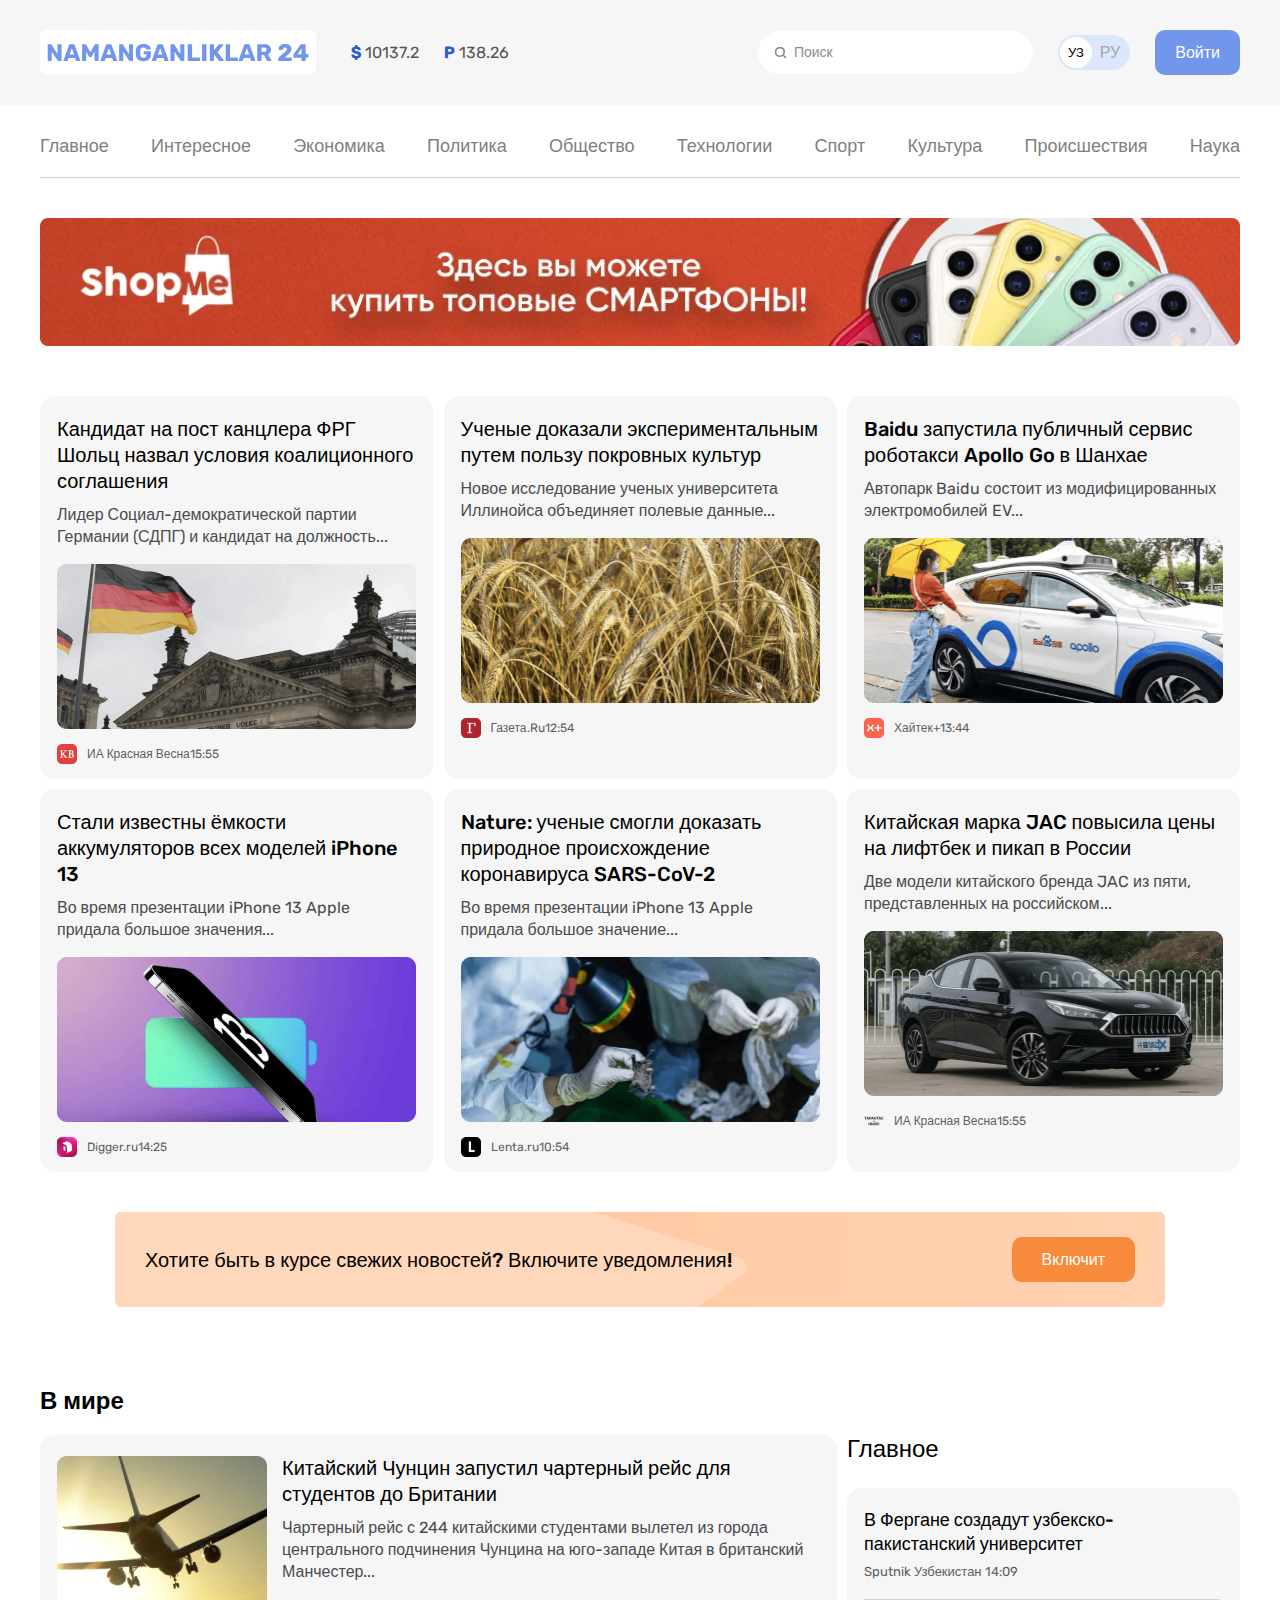
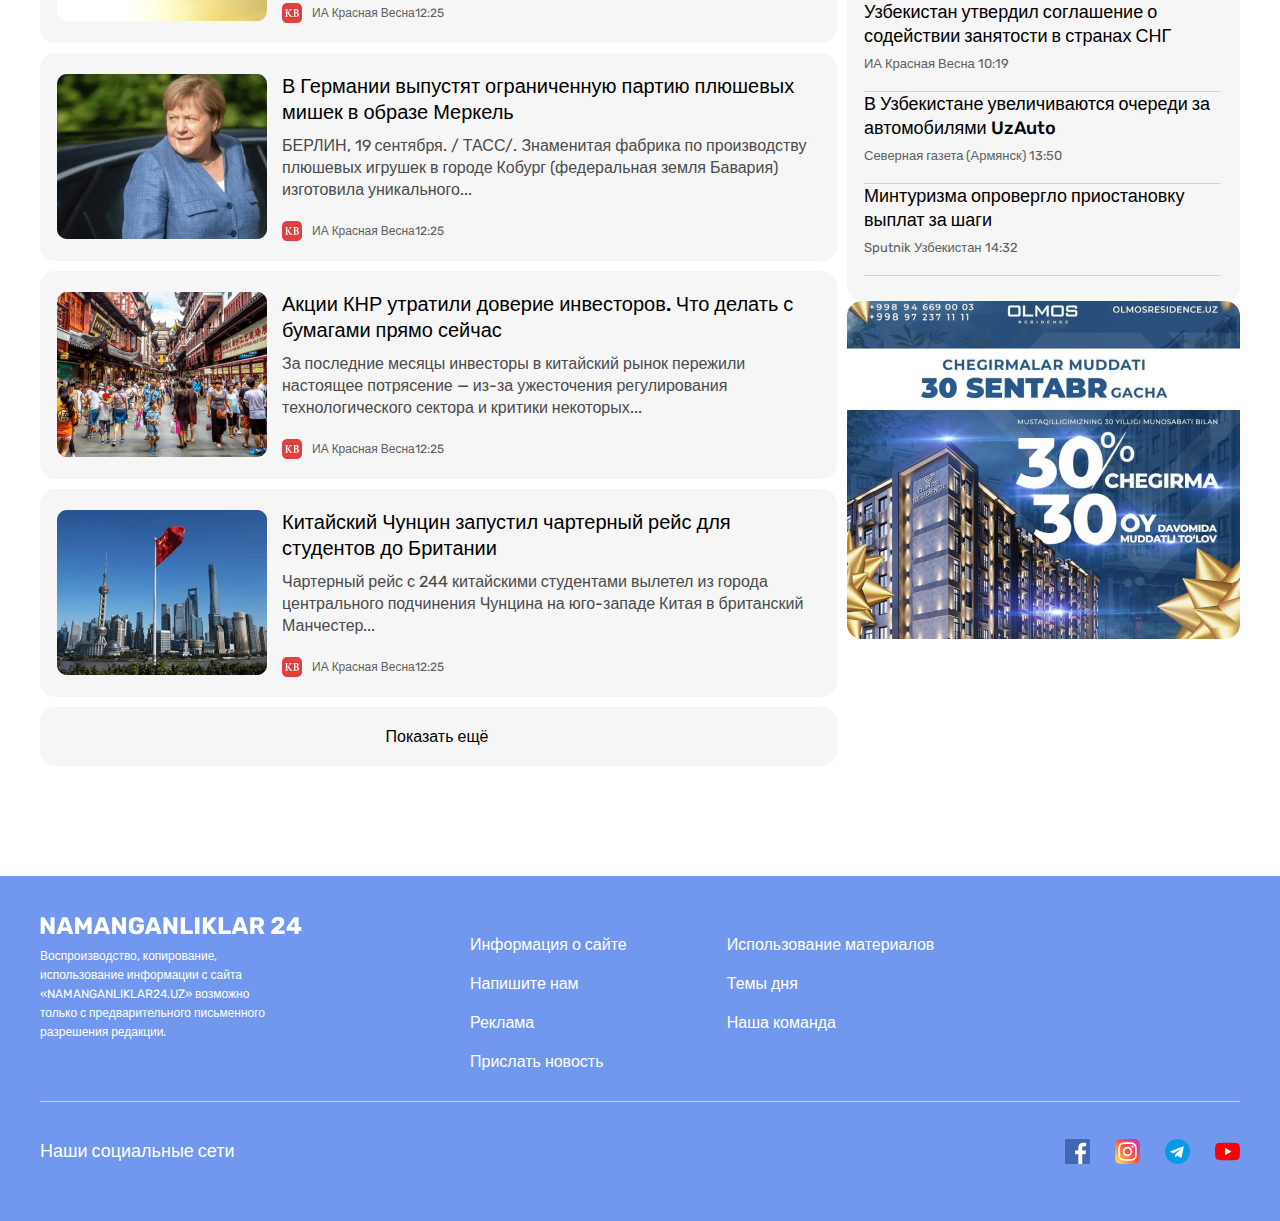
==== index.html @ 08c58f10 "Initial commit" ====
<!DOCTYPE html>
<html lang="ru">
<head>
  <meta charset="UTF-8">
  <meta name="viewport" content="width=device-width, initial-scale=1.0">
  <title>Namanganliklar</title>
  <link rel="stylesheet" href="./main.css">
</head>
<body>
  <header class="site_haeder">
    <div class="container">
      <div class="header-inner">
        <a class="header-logo" href="/"><img class="logo-img" src="./images/sitelogo.svg" alt="site logo" width="276" height="45"></a>
        <ul class="cost-list list-unstyle">
          <li class="cost-item"><span class="sign-currency">$</span> 10137.2</li>
          <li class="cost-item"><span class="sign-currency">P</span> 138.26</li>  
        </ul>
        <div class="search">
          <p class="search-text">Поиск</p>
        </div>
        <div class="lang">
          <span class="uz">УЗ</span>
          <span class="ru">РУ</span>
        </div>
        <a class="hyper-link" href="#">Войти</a>
      </div>
      <h1 class="visually-hidden">Nananganliklar - Namangan shaxrida bo'layotgan eng so'ngi yangiliklardan boxabar bo'ling</h1>
    </div>
  </header>
  <nav class="site-nav">
    <div class="container">
    <ul class="site-nav-list list-unstyle">
      <li class="site-nav-item"><a class="nav-item-link" href="/">Главное</a></li>
      <li class="site-nav-item"><a class="nav-item-link" href="/Interesting.html">Интересное</a></li>
      <li class="site-nav-item"><a class="nav-item-link" href="#">Экономика</a></li>
      <li class="site-nav-item"><a class="nav-item-link" href="#">Политика</a></li>
      <li class="site-nav-item"><a class="nav-item-link" href="#">Общество</a></li>
      <li class="site-nav-item"><a class="nav-item-link" href="#">Технологии</a></li>
      <li class="site-nav-item"><a class="nav-item-link" href="#">Спорт</a></li>
      <li class="site-nav-item"><a class="nav-item-link" href="#">Культура</a></li>
      <li class="site-nav-item"><a class="nav-item-link" href="#">Происшествия</a></li>
      <li class="site-nav-item"><a class="nav-item-link" href="#">Наука</a></li>
    </ul>
  </div>
  </nav>
  <aside class="site-ads">
    <div class="container">
      <a href="https://shopme.am">
        <img src="./images/shopme.png" alt=" shopme advertising img" width="1200" height="128" srcset="./images/shopme.png 1x, ./images/shopme@2x.png 2x">
      </a>
    </div>
  </aside>
  <main class="site-main">
    <section class="hero">
      <div class="container">
        <h2 class="visually-hidden"> Namanganliklar sayti</h2>
        <ul class="hero-list list-unstyle">
          <li class="hero-item">
            <h3 class="hero-item-title">Кандидат на пост канцлера ФРГ Шольц назвал условия коалиционного соглашения</h3>
            <p class="hero-item-desc">Лидер Социал-демократической партии Германии (СДПГ) и кандидат на должность...</p>
            <img class="hero-item-img" src="./images/flag.png" alt="davlat bayrogi" width="359" height="165" srcset="./images/flag.png 1x, ./images/flag@2x.png 2x">
            <p class="hero-item-img-desc">ИА Красная Весна <time class="img-get-time" datetime="2024-03-23"> 15:55</time></p>
          </li>
          <li class="hero-item">
            <h3 class="hero-item-title">Ученые доказали экспериментальным путем пользу покровных культур</h3>
            <p class="hero-item-desc">Новое исследование ученых университета Иллинойса объединяет полевые данные... </p>
            <img class="hero-item-img" src="./images/wheat.png" alt="bugdoyzor" width="359" height="165" srcset="./images/wheat.png 1x, ../images/wheat@2x.png 2x">
            <p class="hero-item-img-desc">Газета.Ru <time class="img-get-time" datetime="2024-03-23"> 12:54</time></p>
          </li>
          <li class="hero-item">
            <h3 class="hero-item-title">Baidu запустила публичный сервис роботакси Apollo Go в Шанхае</h3>
            <p class="hero-item-desc">Автопарк Baidu состоит из модифицированных электромобилей EV... </p>
            <img class="hero-item-img" src="./images/car.png" alt="Avtoparkdagi mashina" width="359" height="165" srcset="./images/car.png 1x, ./images/car@2x.png 2x">
            <p class="hero-item-img-desc">Хайтек+  <time class="img-get-time" datetime="2024-03-23"> 13:44</time></p>
          </li>
          <li class="hero-item">
            <h3 class="hero-item-title">Стали известны ёмкости аккумуляторов всех моделей iPhone 13</h3>
            <p class="hero-item-desc">Во время презентации iPhone 13 Apple придала большое значения...</p>
            <img class="hero-item-img" src="./images/iphone.png" alt="iPhone 13" width="359" height="165" srcset="./images/iphone.png 1x, ./images/iphone@2x.png 2x">
            <p class="hero-item-img-desc">Digger.ru <time class="img-get-time" datetime="2024-03-23">14:25</time></p>
          </li>
          <li class="hero-item">
            <h3 class="hero-item-title">Nature: ученые смогли доказать природное происхождение коронавируса SARS-CoV-2</h3>
            <p class="hero-item-desc">Во время презентации iPhone 13 Apple придала большое значение...</p>
            <img class="hero-item-img" src="./images/lab.png" alt="labaratoryadagi tajriba" width="359" height="165" srcset="../images/lab.png 1x, ./images/lab@2x.png 2x">
            <p class="hero-item-img-desc">Lenta.ru  <time class="img-get-time" datetime="2024-03-23"> 10:54</time></p>
          </li>
          <li class="hero-item">
            <h3 class="hero-item-title">Китайская марка JAC повысила цены на лифтбек и пикап в России</h3>
            <p class="hero-item-desc">Две модели китайского бренда JAC из пяти, представленных на российском...</p>
            <img class="hero-item-img" src="./images/jaccar.png" alt="JAC kompaniyasining avtomabili" width="359" height="165" srcset="./images/jaccar.png 1x, ./images/jaccar@2x.png 2x">
            <p class="hero-item-img-desc">ИА Красная Весна <time class="img-get-time" datetime="2024-03-23"> 15:55</time></p>
          </li>
         
        </ul>
        
      </div>
    </section>
    <article class="site-article">
      <div class="container">
        <div class="article-inner">
          <h2 class="article-title">Хотите быть в курсе свежих новостей?  Включите уведомления! </h2>
          <a class="article-link" href="#">Включит</a>
        </div>
      </div>
    </article>
    <section class="world-news">
      <div class="container">
        <h2 class="news-title">В мире</h2>
        <div class="wrapper-news-list">
          <ul class="news-list list-unstyle">
            <li class="news-item">
              <img src="./images/palne.png" alt="samapyot" width="210" height="165" srcset="./images/palne.png 1x, ./images/palne@2x.png 2x">
              <div class="wrapper-news-item-title">
                <h3 class="news-item-title">Китайский Чунцин запустил чартерный рейс для студентов до Британии</h3>
                <p class="news-item-desc">Чартерный рейс с 244 китайскими студентами вылетел из города центрального подчинения Чунцина на юго-западе Китая в британский Манчестер...</p>
                <p class="hero-item-img-desc">ИА Красная Весна  <time class="img-get-time" datetime="2024-03-23"> 12:25</time></p>
              </div>
            </li>
            <li class="news-item">
              <img src="./images/womanimg.png" alt="woman" width="210" height="165" srcset="./images/womanimg.png 1x, ./images/womanimg@2x.png 2x">
              <div class="wrapper-news-item-title">
                <h3 class="news-item-title">В Германии выпустят ограниченную партию плюшевых мишек в образе Меркель</h3>
                <p class="news-item-desc">БЕРЛИН, 19 сентября. / ТАСС/. Знаменитая фабрика по производству плюшевых игрушек в городе Кобург (федеральная земля Бавария) изготовила уникального...</p>
                <p class="hero-item-img-desc">ИА Красная Весна  <time class="img-get-time" datetime="2024-03-23"> 12:25</time></p>
              </div>
            </li>
            <li class="news-item">
              <img src="./images/road.png" alt="Xitoyning gavjum ko'chalari" width="210" height="165" srcset="./images/road.png 1x, ./images/road@2x.png 2x">
              <div class="wrapper-news-item-title">
                <h3 class="news-item-title">Акции КНР утратили доверие инвесторов. Что делать с бумагами прямо сейчас</h3>
                <p class="news-item-desc">За последние месяцы инвесторы в китайский рынок пережили настоящее потрясение — из-за ужесточения регулирования технологического сектора и критики некоторых...</p>
                <p class="hero-item-img-desc">ИА Красная Весна  <time class="img-get-time" datetime="2024-03-23"> 12:25</time></p>
              </div>
            </li>
            <li class="news-item">
              <img src="./images/chinaflag.png" alt="Xitoyning mashhur shaharlari" width="210" height="165" srcset="./images/chinaflag.png 1x, ./images/chinaflag@2x.png 2x">
              <div class="wrapper-news-item-title">
                <h3 class="news-item-title">Китайский Чунцин запустил чартерный рейс для студентов до Британии</h3>
                <p class="news-item-desc">Чартерный рейс с 244 китайскими студентами вылетел из города центрального подчинения Чунцина на юго-западе Китая в британский Манчестер...</p>
                <p class="hero-item-img-desc">ИА Красная Весна  <time class="img-get-time" datetime="2024-03-23"> 12:25</time></p>
              </div>
            </li>
            <li class="news-item">
              <a class="news-item-link" href="">Показать ещё </a>
            </li>
          </ul>
          <div class="wrapper-main-news">
          <h2 class="main-news-list-title">Главное</h2>
          <ul class="main-news-list list-unstyle">
            <li class="main-news-item">
              <h3 class="main-news-item-title">В Фергане создадут узбекско-пакистанский университет</h3>
              <p class="main-news-item-desc">Sputnik Узбекистан  <time datetime="2024-03-23">14:09</time></p>    
            </li>
            <li class="main-news-item">
              <h3 class="main-news-item-title">Узбекистан утвердил соглашение о содействии занятости в странах СНГ</h3>
              <p class="main-news-item-desc">ИА Красная Весна <time datetime="2024-03-23">10:19</time></p>    
            </li>
            <li class="main-news-item">
              <h3 class="main-news-item-title">В Узбекистане увеличиваются очереди за автомобилями UzAuto</h3>
              <p class="main-news-item-desc">Северная газета (Армянск)   <time datetime="2024-03-23">13:50</time></p>    
            </li>
          <li class="main-news-item">
            <h3 class="main-news-item-title">Минтуризма опровергло приостановку выплат за шаги</h3>
            <p class="main-news-item-desc">Sputnik Узбекистан <time datetime="2024-03-23">14:32</time></p>    
          </li>
        
          </ul>
          <aside>
            <a href=""><img src="./images/olmoscity.png" alt="Olmos city" width="393" height="338"></a>
          </aside>
        </div>
        </div>
      </div>
    </section>
  </main>
  <footer class="site-footer">
    <div class="container">
      <a class="footer-logo" href="/"><img class="footer-logo-img" src="./images/sitewhitelogo.svg" alt="site logo"></a>
      <div class="footer-inner">
        <div class="wrapper-footer-text">
          <p class="footer-text">Воспроизводство, копирование, использование информации с сайта «NAMANGANLIKLAR24.UZ» возможно только с предварительного письменного разрешения редакции.  </p>
        </div>
        <ul class="footer-list list-unstyle">
          <li class="footer-item"><a href="" class="footer-item-link">Информация о сайте</a></li>
          <li class="footer-item"><a href="" class="footer-item-link">Напишите нам</a></li>
          <li class="footer-item"><a href="" class="footer-item-link">Реклама</a></li>
          <li class="footer-item"><a href="" class="footer-item-link">Прислать новость</a></li>
        </ul>
        <ul class="footer-list list-unstyle">
          <li class="footer-item"><a href="" class="footer-item-link">Использование материалов</a></li>
          <li class="footer-item"><a href="" class="footer-item-link">Темы дня</a></li>
          <li class="footer-item"><a href="" class="footer-item-link">Наша команда</a></li>
          
        </ul>
      </div>
      <div class="wrapper-social-networks">
      <p class="social-networks-text">Наши социальные сети</p>
      <ul class="icon-list list-unstyle">
        <li class="icon-item"><a class="icon-link" href="#"><img class="icon-img" src="./images/iconfacebook.svg" alt="facebook"></a></li>
        <li class="icon-item"><a class="icon-link" href="#"><img class="icon-img" src="./images/iconinstagram.svg" alt="instagram"></a></li>
        <li class="icon-item"><a class="icon-link" href="#"><img class="icon-img" src="./images/icontelegram.svg" alt="telegram"></a></li>
        <li class="icon-item"><a class="icon-link" href="#"><img class="icon-img" src="./images/iconyoutub.svg" alt="youtub"></a></li>
      </ul>
    </div>
    </div>
  </footer>
</body>
</html>
---- main.css ----
@font-face {
  font-family: 'Rubik';
  font-weight: 400;
  font-display: swap;
  src: url('./fonts/rubikregular.woff2') format('woff2'), 
       url('./fonts/rubikregular.woff') format('woff');
}
@font-face {
  font-display: swap; 
  font-family: 'Rubik';
  font-style: normal;
  font-weight: 500;
  src: url('./fonts/rubikmedium.woff2') format('woff2'), 
       url('./fonts/rubikmedium.woff') format('woff'); 
}
* {
  box-sizing: border-box;
}
body {
  margin: 0;
  font-family: 'Rubik',"Arial",sans-serif;
}
img {
  display: block;
}
.container {
  width: 1240px;
  margin-inline: auto;
  padding-inline: 20px;
}
.visually-hidden {
  position: absolute;
  width: 1px;
  height: 1px;
  margin: -1px;
  padding: 0;
  overflow: hidden;
  border: 0;
  clip: rect(0 0 0 0)
}
.list-unstyle {
  margin-block: 0;
  padding-inline-start: 0;
  list-style: none;
}
.site_haeder {
  padding-block: 30px;
  background-color: #f6f6f6;
}
.header-inner {
  display: flex;
  align-items: center;
}
.header-logo {
  margin-inline-end: 35px;
}
.cost-list {
  display: flex;
  column-gap: 25px;
  margin-right: auto;
}
.cost-item {
  color: #555;
}
.sign-currency {
  color: #2959ce;
  font-weight: 700;
}
.search {
 margin-inline-end: 25px;
  width: 275px;
  padding:13px 15px;
  border-radius: 60px;
  background-color: #fff;
}
.search-text {
  display: flex;
  align-items: center;
  color: #8D8D8D;
  font-size: 14px;
  margin-block: 0;

}
.search-text::before {
  display: inline-block;
  width: 15px;
  height: 15px;
  margin-inline-end: 6px;
  background-image: url("./images/search.svg");
  background-size: 15px;
  background-repeat: no-repeat;
  background-position: center;
  content: "";
}
.lang {
  margin-inline-end: 25px;
  display: flex;
  align-items: center;
  padding: 2px;
  border-radius: 39px;
  background-color:#dce6ff;
}
.uz {
  padding: 8px;
  background-color: #fff;
  border-radius:50%;
  font-size: 13px;
  margin-inline-end: 8px;
}
.ru {
  margin-inline-end: 8px;
  color: #a6a6a6;
}
.hyper-link {
  padding: 13px 20px;
  display: inline-block;
  border-radius: 10px;
  color: #fff;
  background: #7296ec;
  text-decoration-line: none;
}
.site-nav-list {
  display: flex;
  justify-content: space-between;
  padding-block: 30px 20px;
  border-bottom: 1px solid #d1d1d1;
}

.nav-item-link {
  color: #7f7f7f;
  font-size: 18px;
  font-weight: 500;
  text-decoration-line: none;

}
.site-ads {
  padding-block: 40px 50px;
}


.hero-list {
  display: flex;
  flex-wrap: wrap;
  justify-content: space-between;
  row-gap: 10px;
  margin-block-end: 40px;
}
.hero-item {
  width: 393px;
  padding: 20px 17px 15px 17px;
  border-radius: 15px;
  background-color: #f6f6f6; 
}
.hero-item-title {
  margin: 0 0 10px;
  font-size: 20px;
  font-weight: 500;
  line-height: 26px; 
}
.hero-item-desc {
  color: #4A4B4C;
  line-height: 22px;
  margin: 0 0 16px;

}
.hero-item-img {
  margin-block-end:15px;
}
.hero-item-img-desc {
  display: flex;
  align-items: center;
  margin: 0;
  color: #5E5F61;
  font-size: 12px;
  
}
.hero-item-img-desc::before {
  display: inline-block;
  width: 20px;
  height: 20px;
  margin-inline-end: 10px;
  background-image:url("./images/imagekb.png");
  background-size: 20px;
  background-repeat: no-repeat;
  background-position: center;
  content: "";

}
.hero-item:nth-child(2)>.hero-item-img-desc::before {
  background-image:url("./images/imageg.png")
}
.hero-item:nth-child(3)>.hero-item-img-desc::before {
  background-image:url("./images/imagex.png")
}
.hero-item:nth-child(4)>.hero-item-img-desc::before {
  background-image:url("./images/imaged.png")
}
.hero-item:nth-child(5)>.hero-item-img-desc::before {
  background-image:url("./images/imagel.png")
}
.hero-item:nth-child(6)>.hero-item-img-desc::before {
  background-image:url("./images/imagecar.png")
}
.site-article {
padding-block-end: 60px;
}
.article-inner {
  display: flex;
  justify-content: space-between;
  align-items: center;
  margin-inline: auto;
  width: 1050px;
  padding: 25px 30px;
  background-image:url("./images/backgraundimg.png");
  background-repeat: no-repeat;
  background-position: center;
}
.article-title {
  margin: 0;
  font-size: 20px;
  font-weight: 500;
  line-height: 26px;
}
.article-link {
  padding: 13px 30px;
  display: inline-block;
  text-decoration-line: none;
  border-radius: 10px;
  color: #fff;
  background-color: #f78b3b;

}
.wrapper-news-list {
  display: flex;
  justify-content: space-between;
  

  
}
.world-news {
  padding-block-end: 100px;
}

.news-item {
  display: flex;
  justify-content: space-between;
  align-items: center;
  column-gap:15px;
  width: 797px;
  padding: 20px 20px 20px 17px;
  border-radius: 15px;
  background: #f6f6f6;
  margin-bottom: 10px;

}
.news-item-title {
  margin: 0 0 10px;
  font-size: 20px;
  font-weight: 500;
  line-height: 26px;
}
.news-item-desc {
  margin: 0 0 20px;
  color: #4a4b4c;
  line-height: 22px;
}
.news-item-link {
  display: inline-block;
  margin-inline: auto;
  text-decoration-line: none;
  color: #000;
  font-weight: 500;

}
.main-news-list {
  width: 393px;
  border-radius: 15px;
  background: #F6F6F6;
  padding: 20px 20px 25px 17px;
}
.main-news-list-title {
  margin: 0 0 25px;
  font-size: 24px;
  font-weight: 500;
}
.main-news-item {
  border-bottom:1px solid #d2d2d2;
}
.main-news-item-title {
  margin: 0 0 8px;
  font-size: 18px;
  font-weight: 500;
  line-height: 24px;
}
.main-news-item-desc {
  color: #5e5f61;
  font-size: 13px;
  margin: 0 0 20px;

}
.site-footer {
  padding-block: 40px;
  background-color: #7297ef;
}
.footer-logo {
  text-decoration-line: none;
  margin-block-end: 15px;
}
.footer-inner {
  display: flex;
  padding-block-end: 30px;
  border-bottom:1px solid#cecece;
}
.wrapper-footer-text {
  width: 230px;
  margin-inline-end: 200px;
}
.footer-text {
  color: #FFF;
  font-size: 12px;
  line-height: 19px;
}
.footer-list {
  margin-inline-end: 100px;

}
.footer-item:not(:last-child) {
  margin-block-end: 20px;
}
.footer-item-link {
  text-decoration-line: none;
  color: #fff;
  font-weight: 500;
}
.wrapper-social-networks {
  padding-top: 20px;
  display: flex;
  justify-content: space-between;
  align-items: center;
}
.social-networks-text {
  color: #fff;
  font-size: 18px;
  font-weight: 500;
  line-height: 23px;


}
.icon-list {
  display: flex;
  column-gap: 25px;
}
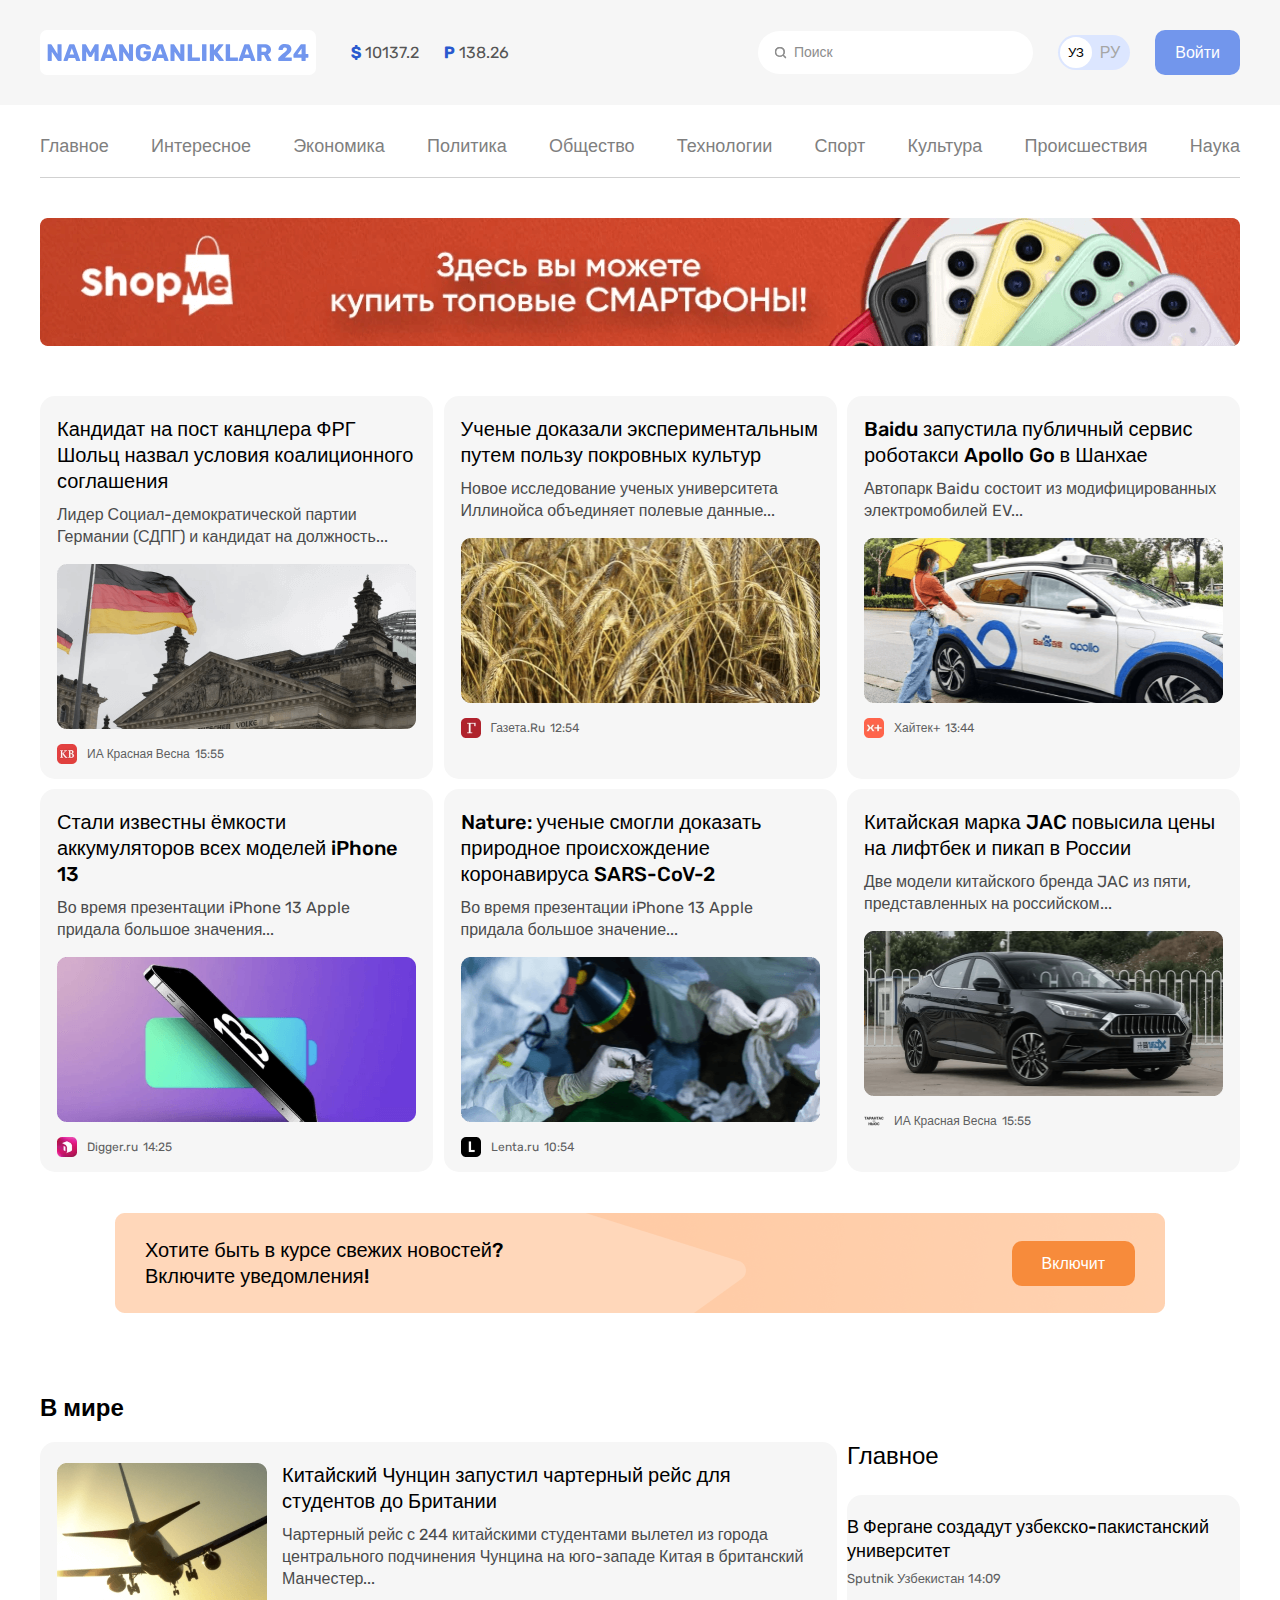
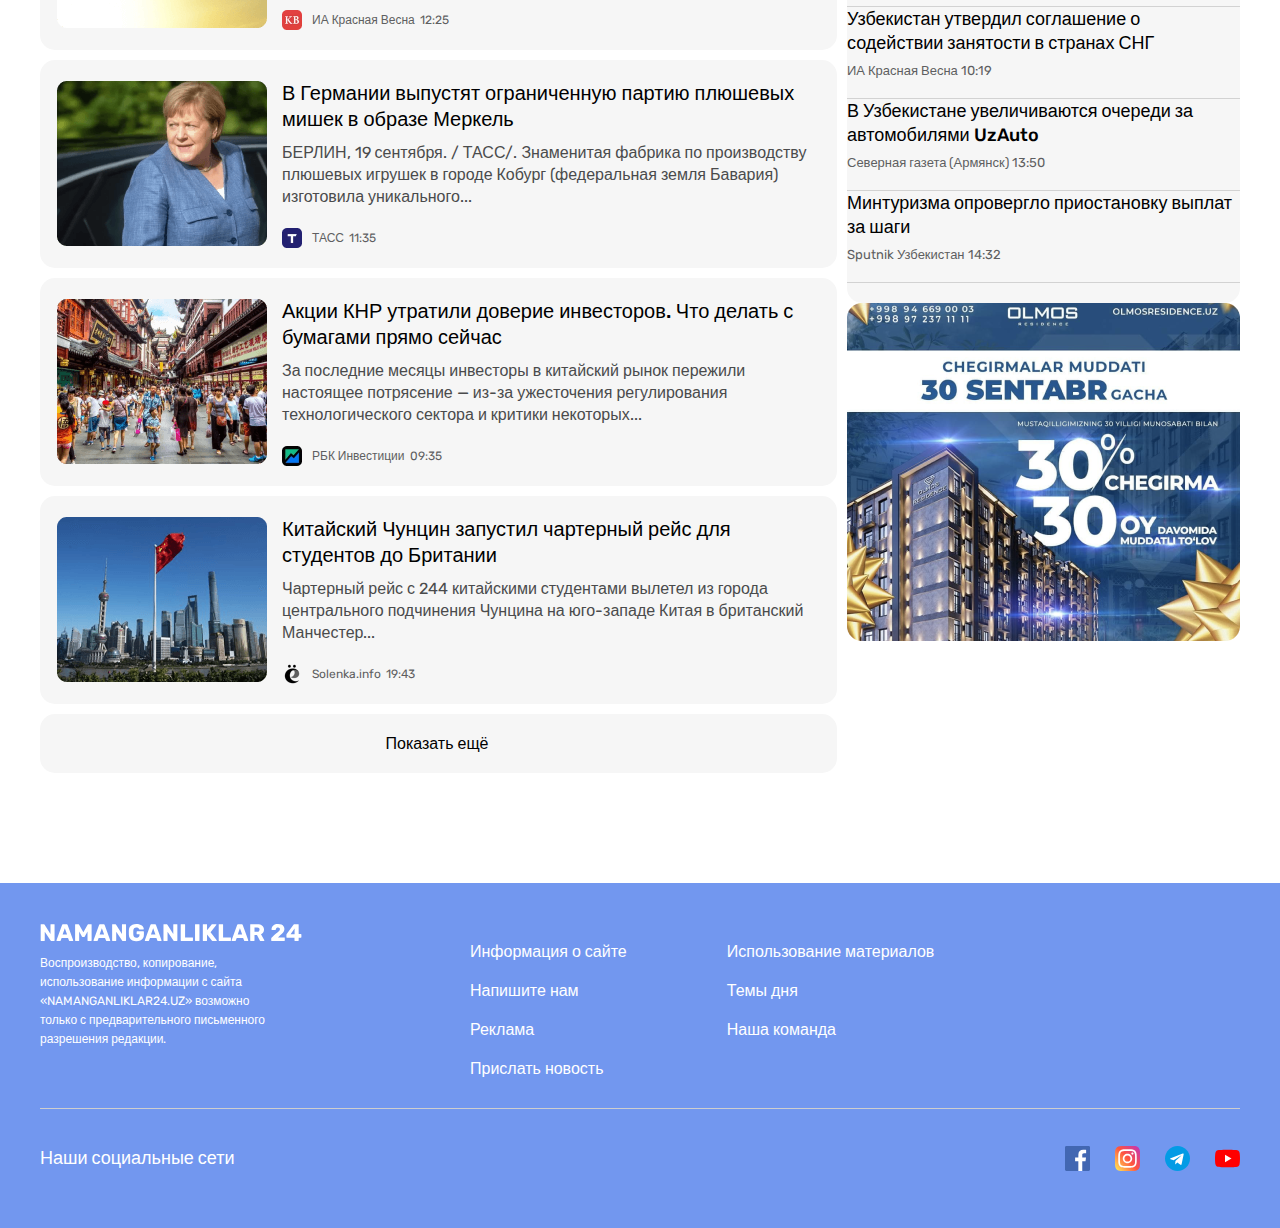
==== commit 80bd0040: "Add new page" ====
--- a/index.html
+++ b/index.html
@@ -32,7 +32,7 @@
     <ul class="site-nav-list list-unstyle">
       <li class="site-nav-item"><a class="nav-item-link" href="/">Главное</a></li>
       <li class="site-nav-item"><a class="nav-item-link" href="/Interesting.html">Интересное</a></li>
-      <li class="site-nav-item"><a class="nav-item-link" href="#">Экономика</a></li>
+      <li class="site-nav-item"><a class="nav-item-link" href="/economics.html">Экономика</a></li>
       <li class="site-nav-item"><a class="nav-item-link" href="#">Политика</a></li>
       <li class="site-nav-item"><a class="nav-item-link" href="#">Общество</a></li>
       <li class="site-nav-item"><a class="nav-item-link" href="#">Технологии</a></li>
@@ -45,7 +45,7 @@
   </nav>
   <aside class="site-ads">
     <div class="container">
-      <a href="https://shopme.am">
+      <a href="https://shopme.am" target="_blank">
         <img src="./images/shopme.png" alt=" shopme advertising img" width="1200" height="128" srcset="./images/shopme.png 1x, ./images/shopme@2x.png 2x">
       </a>
     </div>
@@ -99,7 +99,9 @@
     <article class="site-article">
       <div class="container">
         <div class="article-inner">
-          <h2 class="article-title">Хотите быть в курсе свежих новостей?  Включите уведомления! </h2>
+          <div class="wrapper-article-title">
+            <h2 class="article-title">Хотите быть в курсе свежих новостей?  Включите уведомления! </h2>
+          </div>
           <a class="article-link" href="#">Включит</a>
         </div>
       </div>
@@ -122,7 +124,7 @@
               <div class="wrapper-news-item-title">
                 <h3 class="news-item-title">В Германии выпустят ограниченную партию плюшевых мишек в образе Меркель</h3>
                 <p class="news-item-desc">БЕРЛИН, 19 сентября. / ТАСС/. Знаменитая фабрика по производству плюшевых игрушек в городе Кобург (федеральная земля Бавария) изготовила уникального...</p>
-                <p class="hero-item-img-desc">ИА Красная Весна  <time class="img-get-time" datetime="2024-03-23"> 12:25</time></p>
+                <p class="hero-item-img-desc">ТАСС <time class="img-get-time" datetime="2024-03-23"> 11:35</time></p>
               </div>
             </li>
             <li class="news-item">
@@ -130,7 +132,7 @@
               <div class="wrapper-news-item-title">
                 <h3 class="news-item-title">Акции КНР утратили доверие инвесторов. Что делать с бумагами прямо сейчас</h3>
                 <p class="news-item-desc">За последние месяцы инвесторы в китайский рынок пережили настоящее потрясение — из-за ужесточения регулирования технологического сектора и критики некоторых...</p>
-                <p class="hero-item-img-desc">ИА Красная Весна  <time class="img-get-time" datetime="2024-03-23"> 12:25</time></p>
+                <p class="hero-item-img-desc">РБК Инвестиции   <time class="img-get-time" datetime="2024-03-23">09:35</time></p>
               </div>
             </li>
             <li class="news-item">
@@ -138,7 +140,7 @@
               <div class="wrapper-news-item-title">
                 <h3 class="news-item-title">Китайский Чунцин запустил чартерный рейс для студентов до Британии</h3>
                 <p class="news-item-desc">Чартерный рейс с 244 китайскими студентами вылетел из города центрального подчинения Чунцина на юго-западе Китая в британский Манчестер...</p>
-                <p class="hero-item-img-desc">ИА Красная Весна  <time class="img-get-time" datetime="2024-03-23"> 12:25</time></p>
+                <p class="hero-item-img-desc">Solenka.info <time class="img-get-time" datetime="2024-03-23">19:43 </time></p>
               </div>
             </li>
             <li class="news-item">
@@ -167,7 +169,7 @@
         
           </ul>
           <aside>
-            <a href=""><img src="./images/olmoscity.png" alt="Olmos city" width="393" height="338"></a>
+            <a href="https://kun.uz/88307447?q=%2Fuz%2F88307447"><img src="./images/olmoscity.png" alt="Olmos city" width="393" height="338"></a>
           </aside>
         </div>
         </div>
--- a/main.css
+++ b/main.css
@@ -112,6 +112,10 @@
   margin-inline-end: 8px;
   color: #a6a6a6;
 }
+
+
+
+
 .hyper-link {
   padding: 13px 20px;
   display: inline-block;
@@ -187,6 +191,7 @@
   content: "";
 
 }
+
 .hero-item:nth-child(2)>.hero-item-img-desc::before {
   background-image:url("./images/imageg.png")
 }
@@ -216,6 +221,9 @@
   background-repeat: no-repeat;
   background-position: center;
 }
+.wrapper-article-title {
+  width: 404px;
+}
 .article-title {
   margin: 0;
   font-size: 20px;
@@ -277,7 +285,7 @@
   width: 393px;
   border-radius: 15px;
   background: #F6F6F6;
-  padding: 20px 20px 25px 17px;
+  padding: 20px 0;
 }
 .main-news-list-title {
   margin: 0 0 25px;
@@ -299,6 +307,44 @@
   margin: 0 0 20px;
 
 }
+.news-item:nth-child(2)>.wrapper-news-item-title>.hero-item-img-desc::before {
+  display: inline-block;
+  width: 20px;
+  height: 20px;
+  margin-inline-end: 10px;
+  background-image:url("./images/imaget.png");
+  background-size: 20px;
+  background-repeat: no-repeat;
+  background-position: center;
+  content: "";
+}
+.news-item:nth-child(3)>.wrapper-news-item-title>.hero-item-img-desc::before {
+  background-image:url("./images/imagediagram.png");
+  
+}
+.news-item:nth-child(4)>.wrapper-news-item-title>.hero-item-img-desc::before {
+  background-image:url("./images/imagee.png");
+  
+}
+.news-item:nth-child(5)>.wrapper-news-item-title>.hero-item-img-desc::before {
+  background-image:url("./images/imaged.png");
+  
+}
+.news-item:nth-child(6)>.wrapper-news-item-title>.hero-item-img-desc::before {
+  background-image:url("./images/imagel.png");
+  
+}
+.news-item:nth-child(7)>.wrapper-news-item-title>.hero-item-img-desc::before {
+  background-image:url("./images/imageg.png");
+  
+}
+.news-item:nth-child(8)>.wrapper-news-item-title>.hero-item-img-desc::before {
+  background-image:url("./images/imagee.png");
+  
+}
+.img-get-time {
+  margin-left: 5px;
+}
 .site-footer {
   padding-block: 40px;
   background-color: #7297ef;
@@ -350,4 +396,86 @@
 .icon-list {
   display: flex;
   column-gap: 25px;
+}
+.economics-section {
+  padding-top: 50px;
+}
+.economics-inner {
+  display: flex;
+  justify-content: space-between;
+}
+.wrapper-economics-list {
+  width: 797px;
+}
+.economics-title {
+  margin: 30px 0 20px;
+  font-size: 26px;
+  font-weight: 500;
+  line-height: 36px;
+}
+.economics-list {
+  padding-bottom: 50px;
+  display: flex;
+  flex-wrap: wrap;
+  gap: 25px;
+  border-bottom:1px solid #d2d2d2;
+}
+.economics-img {
+  margin-bottom: 25px;
+}
+
+.economics-list-item {
+  font-size: 20px;
+  line-height: 30px;
+}
+.interesting {
+  padding-top: 60px;
+}
+.interesting-title {
+  margin: 0 0 20px;
+  font-size: 24px;
+  font-weight: 500;
+  
+}
+.interesting-list {
+  display: flex;
+  justify-content: space-between;
+}
+.interesting-item {
+  width: 393px;
+  display: inline-flex;
+  padding: 20px 18px 15px 17px;
+  flex-direction: column;
+  align-items: flex-start;
+
+}
+.interesting-item-title {
+  margin:0 0 10px;
+  font-size: 20px;
+  font-weight: 500;
+  line-height: 26px; 
+}
+.interesting-item-desc {
+  margin: 0;
+}
+.interesting-item-time {
+  display: flex;
+  align-items: center;
+}
+.interesting-item-time::before {
+  display: inline-block;
+  width: 20px;
+  height: 20px;
+  margin-inline-end: 10px;
+  background-image:url("./images/imaged.png");
+  background-size: 20px;
+  background-repeat: no-repeat;
+  background-position: center;
+  content: "";
+}
+.interesting-item:nth-child(2)>.interesting-item-time::before {
+  background-image:url("./images/imagel.png");
+}
+.interesting-item:nth-child(3)>.interesting-item-time::before {
+  background-image:url("./images/imagecar.png");
 }